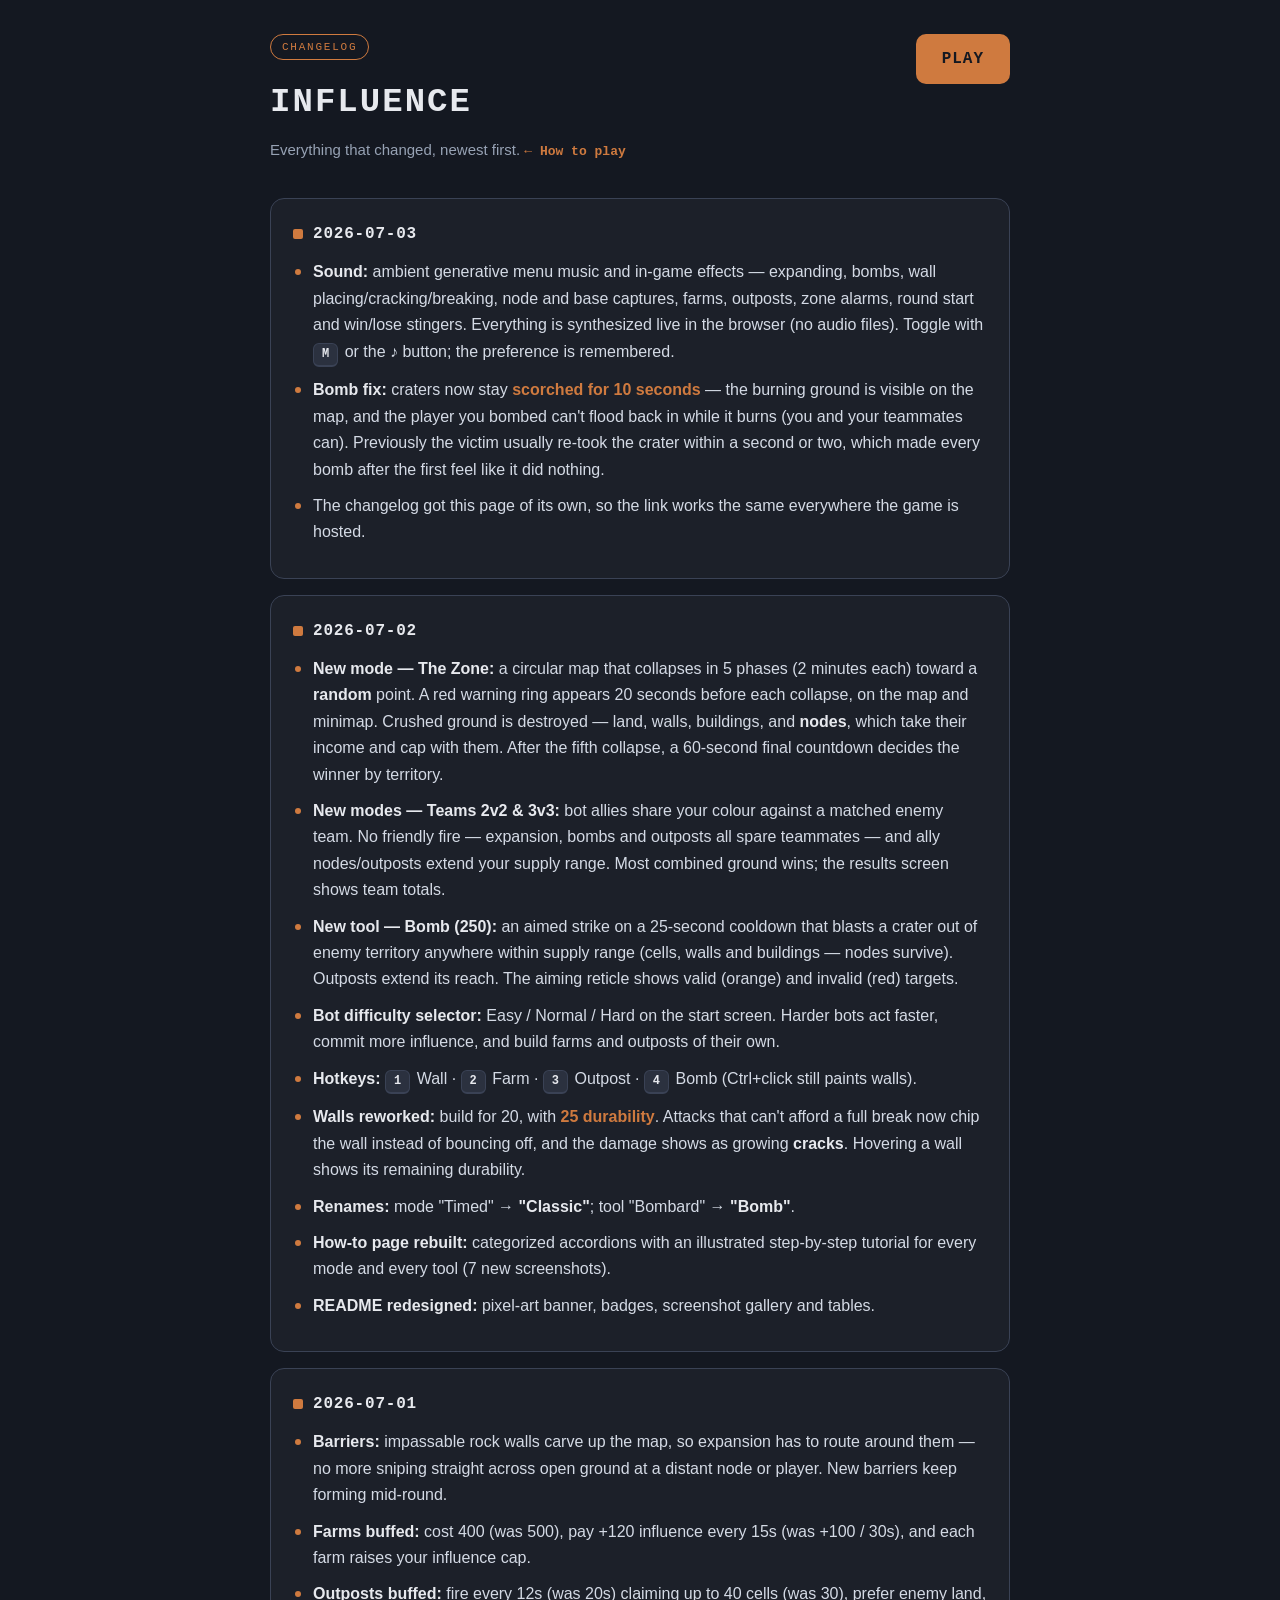
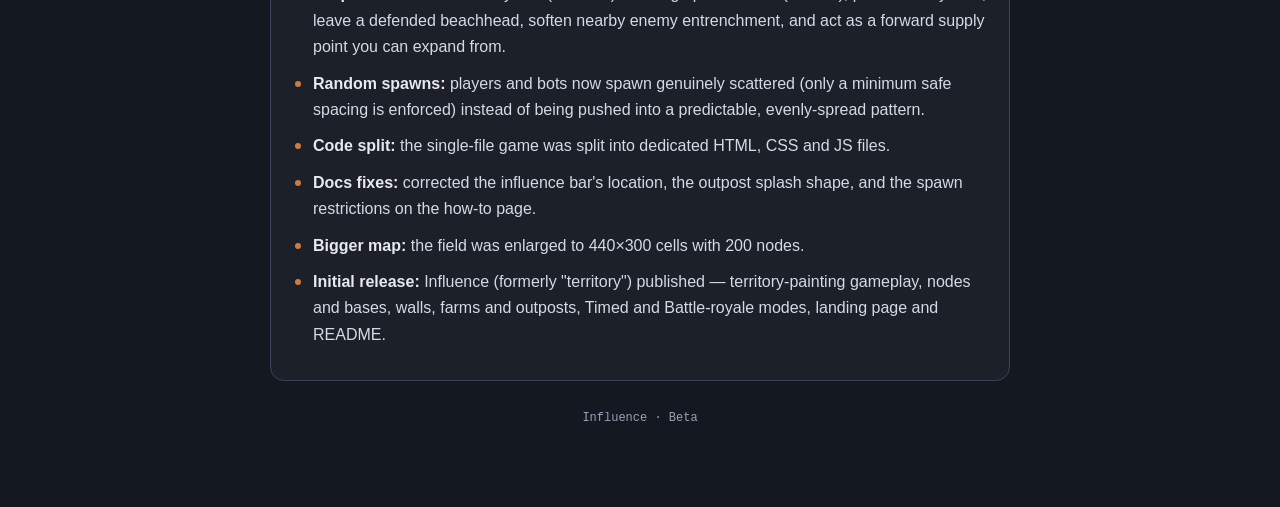
==== changelog.html @ bad9ed54 "Add procedural sound: menu music and in-game effects New sound.js synthesizes everything with the We" ====
<!DOCTYPE html>
<html lang="en">
<head>
<meta charset="UTF-8">
<meta name="viewport" content="width=device-width, initial-scale=1.0">
<link rel="icon" type="image/svg+xml" href="favicon.svg">
<title>Influence — Changelog</title>
<style>
  :root{
    --bg:#141821;--card:#1c2029;--panel:#2b313f;--line:#3a4255;
    --ink:#e7e9ee;--muted:#97a2b4;--accent:#cf7a3f;
    --mono:ui-monospace,"SF Mono","Cascadia Mono",Menlo,Consolas,monospace;
    --sans:-apple-system,BlinkMacSystemFont,"Segoe UI",Roboto,Helvetica,Arial,sans-serif;
  }
  *{box-sizing:border-box;margin:0;padding:0}
  body{background:var(--bg);color:var(--ink);font-family:var(--sans);line-height:1.65;
    -webkit-font-smoothing:antialiased;padding:32px 18px 80px}
  .wrap{max-width:740px;margin:0 auto}
  header{margin-bottom:26px;display:flex;align-items:flex-start;justify-content:space-between;gap:16px;flex-wrap:wrap}
  .badge{display:inline-block;font-family:var(--mono);font-size:11px;letter-spacing:.16em;text-transform:uppercase;
    color:var(--accent);border:1px solid var(--accent);border-radius:20px;padding:3px 11px;margin-bottom:14px}
  h1{font-family:var(--mono);font-size:34px;font-weight:800;letter-spacing:.06em;text-transform:uppercase}
  .tag{color:var(--muted);font-size:15px;margin-top:8px}
  a.play{display:inline-block;font-family:var(--mono);font-weight:700;letter-spacing:.06em;text-transform:uppercase;
    text-decoration:none;color:#141821;background:var(--accent);border-radius:10px;padding:12px 26px;margin-top:2px}
  a.play:hover{filter:brightness(1.08)}
  section{background:var(--card);border:1px solid var(--line);border-radius:14px;padding:22px 22px;margin-bottom:16px}
  h2{font-family:var(--mono);font-size:16px;letter-spacing:.05em;text-transform:uppercase;margin-bottom:12px;
    display:flex;align-items:center;gap:10px}
  h2::before{content:"";width:10px;height:10px;border-radius:2px;background:var(--accent);flex:none}
  p{color:#d4dae5;margin:9px 0}
  b{color:var(--ink);font-weight:600}
  .accent{color:var(--accent);font-weight:600}
  ul{list-style:none;margin:8px 0}
  li{position:relative;padding-left:20px;margin:10px 0;color:#d4dae5}
  li::before{content:"";position:absolute;left:2px;top:10px;width:6px;height:6px;border-radius:50%;background:var(--accent)}
  .kbd{display:inline-block;font-family:var(--mono);font-size:12px;font-weight:700;color:var(--ink);
    background:var(--panel);border:1px solid var(--line);border-bottom-width:2px;border-radius:6px;
    padding:1px 8px;margin-right:2px;vertical-align:baseline}
  a.back{color:var(--accent);font-family:var(--mono);font-size:13px;font-weight:700;text-decoration:none}
  a.back:hover{text-decoration:underline}
  footer{color:var(--muted);font-size:12px;text-align:center;margin-top:28px;font-family:var(--mono)}
</style>
</head>
<body>
<div class="wrap">
  <header>
    <div>
      <div class="badge">Changelog</div>
      <h1>Influence</h1>
      <p class="tag">Everything that changed, newest first. <a class="back" href="index.html">← How to play</a></p>
    </div>
    <a class="play" href="influence.html">Play</a>
  </header>

  <section>
    <h2>2026-07-03</h2>
    <ul>
      <li><b>Sound:</b> ambient generative menu music and in-game effects — expanding, bombs, wall placing/cracking/breaking, node and base captures, farms, outposts, zone alarms, round start and win/lose stingers. Everything is synthesized live in the browser (no audio files). Toggle with <span class="kbd">M</span> or the ♪ button; the preference is remembered.</li>
      <li><b>Bomb fix:</b> craters now stay <span class="accent">scorched for 10 seconds</span> — the burning ground is visible on the map, and the player you bombed can't flood back in while it burns (you and your teammates can). Previously the victim usually re-took the crater within a second or two, which made every bomb after the first feel like it did nothing.</li>
      <li>The changelog got this page of its own, so the link works the same everywhere the game is hosted.</li>
    </ul>
  </section>

  <section>
    <h2>2026-07-02</h2>
    <ul>
      <li><b>New mode — The Zone:</b> a circular map that collapses in 5 phases (2 minutes each) toward a <b>random</b> point. A red warning ring appears 20 seconds before each collapse, on the map and minimap. Crushed ground is destroyed — land, walls, buildings, and <b>nodes</b>, which take their income and cap with them. After the fifth collapse, a 60-second final countdown decides the winner by territory.</li>
      <li><b>New modes — Teams 2v2 &amp; 3v3:</b> bot allies share your colour against a matched enemy team. No friendly fire — expansion, bombs and outposts all spare teammates — and ally nodes/outposts extend your supply range. Most combined ground wins; the results screen shows team totals.</li>
      <li><b>New tool — Bomb (250):</b> an aimed strike on a 25-second cooldown that blasts a crater out of enemy territory anywhere within supply range (cells, walls and buildings — nodes survive). Outposts extend its reach. The aiming reticle shows valid (orange) and invalid (red) targets.</li>
      <li><b>Bot difficulty selector:</b> Easy / Normal / Hard on the start screen. Harder bots act faster, commit more influence, and build farms and outposts of their own.</li>
      <li><b>Hotkeys:</b> <span class="kbd">1</span> Wall · <span class="kbd">2</span> Farm · <span class="kbd">3</span> Outpost · <span class="kbd">4</span> Bomb (Ctrl+click still paints walls).</li>
      <li><b>Walls reworked:</b> build for 20, with <span class="accent">25 durability</span>. Attacks that can't afford a full break now chip the wall instead of bouncing off, and the damage shows as growing <b>cracks</b>. Hovering a wall shows its remaining durability.</li>
      <li><b>Renames:</b> mode "Timed" → <b>"Classic"</b>; tool "Bombard" → <b>"Bomb"</b>.</li>
      <li><b>How-to page rebuilt:</b> categorized accordions with an illustrated step-by-step tutorial for every mode and every tool (7 new screenshots).</li>
      <li><b>README redesigned:</b> pixel-art banner, badges, screenshot gallery and tables.</li>
    </ul>
  </section>

  <section>
    <h2>2026-07-01</h2>
    <ul>
      <li><b>Barriers:</b> impassable rock walls carve up the map, so expansion has to route around them — no more sniping straight across open ground at a distant node or player. New barriers keep forming mid-round.</li>
      <li><b>Farms buffed:</b> cost 400 (was 500), pay +120 influence every 15s (was +100 / 30s), and each farm raises your influence cap.</li>
      <li><b>Outposts buffed:</b> fire every 12s (was 20s) claiming up to 40 cells (was 30), prefer enemy land, leave a defended beachhead, soften nearby enemy entrenchment, and act as a forward supply point you can expand from.</li>
      <li><b>Random spawns:</b> players and bots now spawn genuinely scattered (only a minimum safe spacing is enforced) instead of being pushed into a predictable, evenly-spread pattern.</li>
      <li><b>Code split:</b> the single-file game was split into dedicated HTML, CSS and JS files.</li>
      <li><b>Docs fixes:</b> corrected the influence bar's location, the outpost splash shape, and the spawn restrictions on the how-to page.</li>
      <li><b>Bigger map:</b> the field was enlarged to 440×300 cells with 200 nodes.</li>
      <li><b>Initial release:</b> Influence (formerly "territory") published — territory-painting gameplay, nodes and bases, walls, farms and outposts, Timed and Battle-royale modes, landing page and README.</li>
    </ul>
  </section>

  <footer>Influence · Beta</footer>
</div>
</body>
</html>
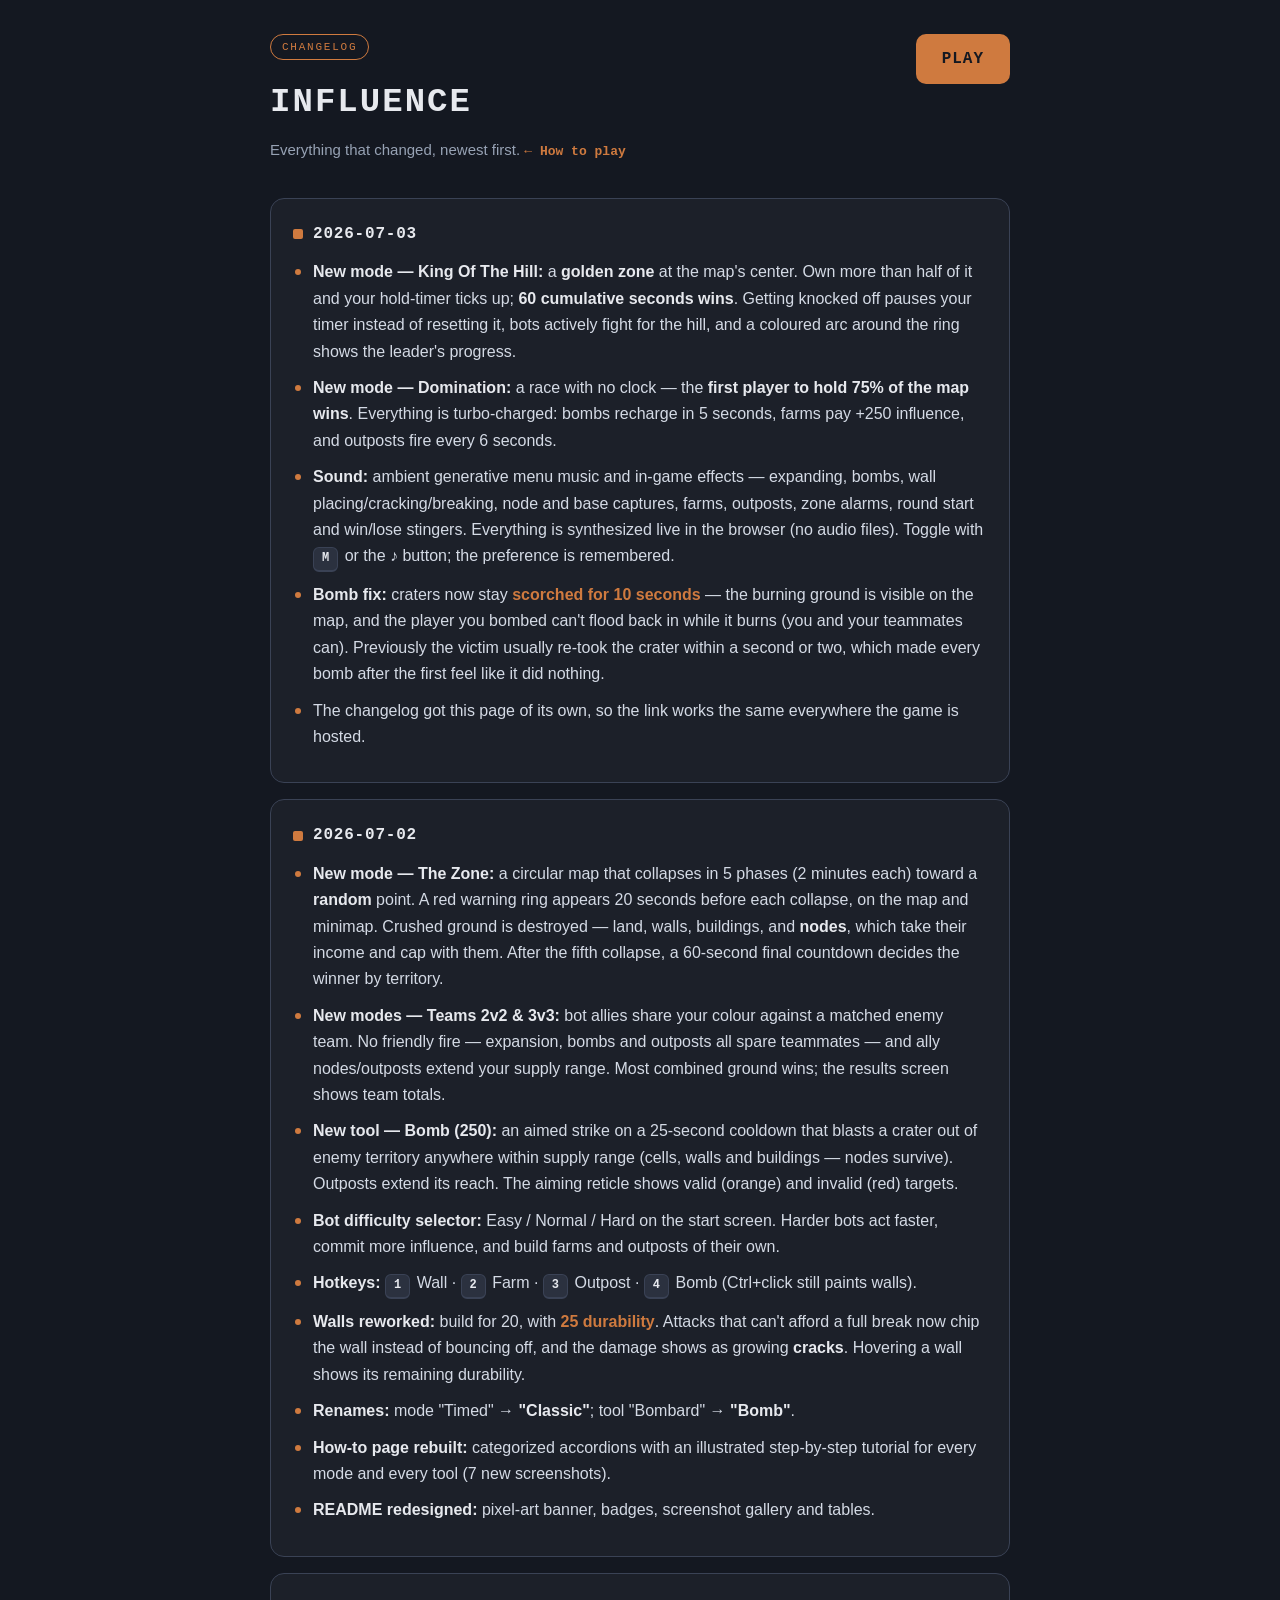
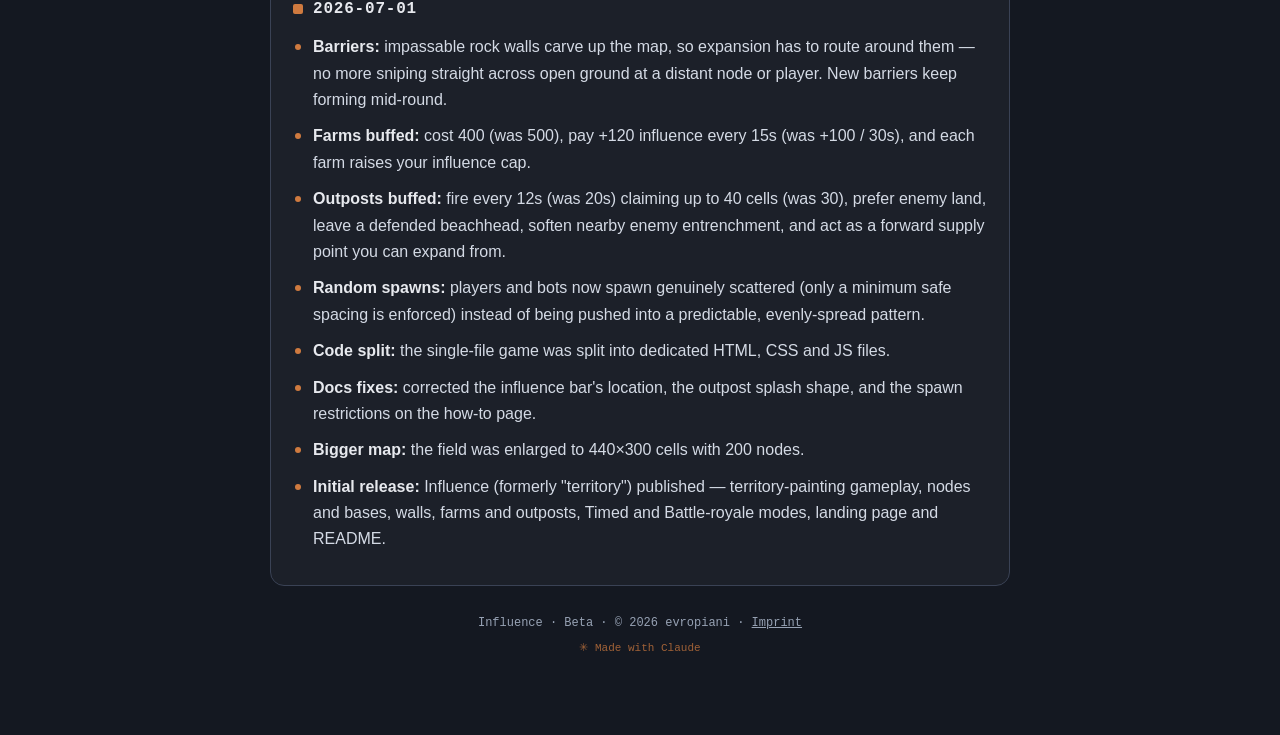
==== commit 008c8cef: "Add King Of The Hill and Domination modes, imprint page, and site credits King Of The Hill: a golden" ====
--- a/changelog.html
+++ b/changelog.html
@@ -40,6 +40,8 @@
   a.back{color:var(--accent);font-family:var(--mono);font-size:13px;font-weight:700;text-decoration:none}
   a.back:hover{text-decoration:underline}
   footer{color:var(--muted);font-size:12px;text-align:center;margin-top:28px;font-family:var(--mono)}
+  footer a{color:var(--muted)} footer a:hover{color:var(--ink)}
+  .mwc{color:var(--accent);opacity:.75;font-size:11px;margin-top:5px}
 </style>
 </head>
 <body>
@@ -56,6 +58,8 @@
   <section>
     <h2>2026-07-03</h2>
     <ul>
+      <li><b>New mode — King Of The Hill:</b> a <b>golden zone</b> at the map's center. Own more than half of it and your hold-timer ticks up; <b>60 cumulative seconds wins</b>. Getting knocked off pauses your timer instead of resetting it, bots actively fight for the hill, and a coloured arc around the ring shows the leader's progress.</li>
+      <li><b>New mode — Domination:</b> a race with no clock — the <b>first player to hold 75% of the map wins</b>. Everything is turbo-charged: bombs recharge in 5 seconds, farms pay +250 influence, and outposts fire every 6 seconds.</li>
       <li><b>Sound:</b> ambient generative menu music and in-game effects — expanding, bombs, wall placing/cracking/breaking, node and base captures, farms, outposts, zone alarms, round start and win/lose stingers. Everything is synthesized live in the browser (no audio files). Toggle with <span class="kbd">M</span> or the ♪ button; the preference is remembered.</li>
       <li><b>Bomb fix:</b> craters now stay <span class="accent">scorched for 10 seconds</span> — the burning ground is visible on the map, and the player you bombed can't flood back in while it burns (you and your teammates can). Previously the victim usually re-took the crater within a second or two, which made every bomb after the first feel like it did nothing.</li>
       <li>The changelog got this page of its own, so the link works the same everywhere the game is hosted.</li>
@@ -91,7 +95,9 @@
     </ul>
   </section>
 
-  <footer>Influence · Beta</footer>
+  <footer>Influence · Beta · © 2026 evropiani · <a href="imprint.html">Imprint</a>
+    <div class="mwc">✳ Made with Claude</div>
+  </footer>
 </div>
 </body>
 </html>
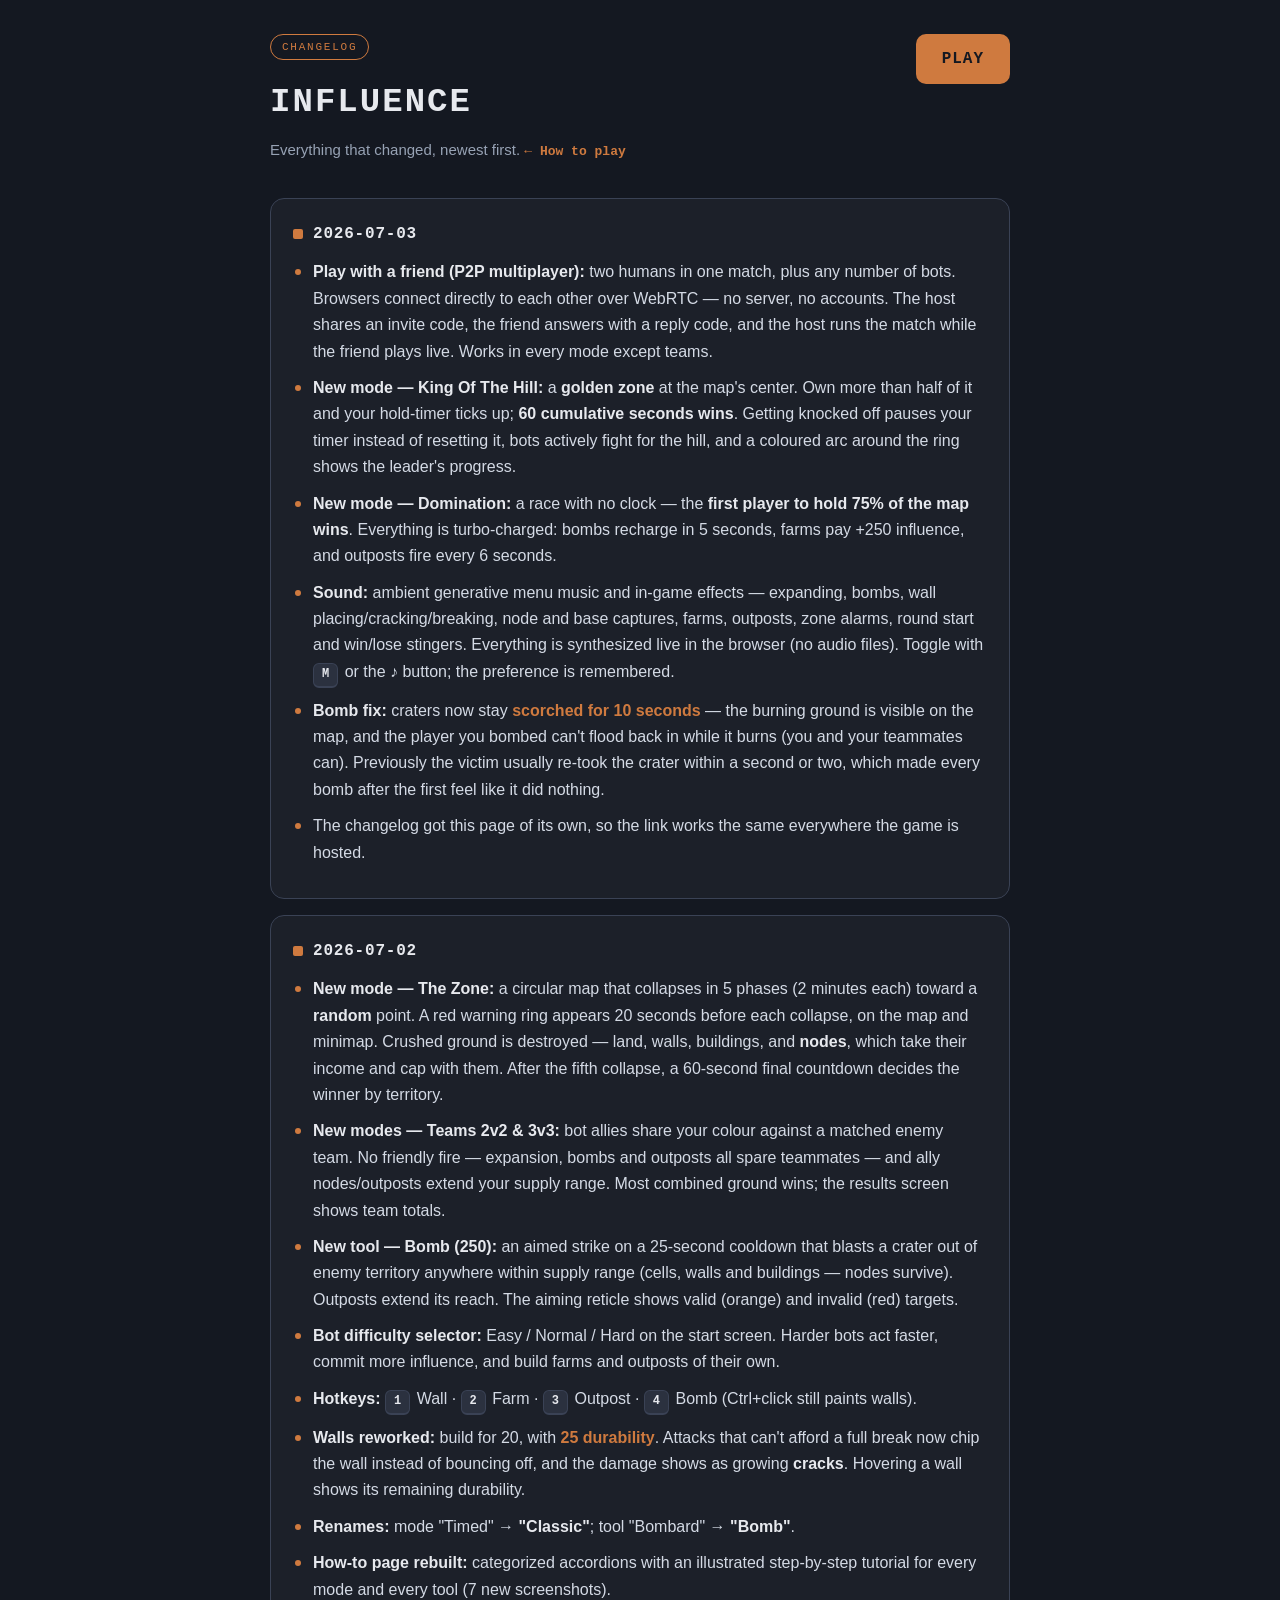
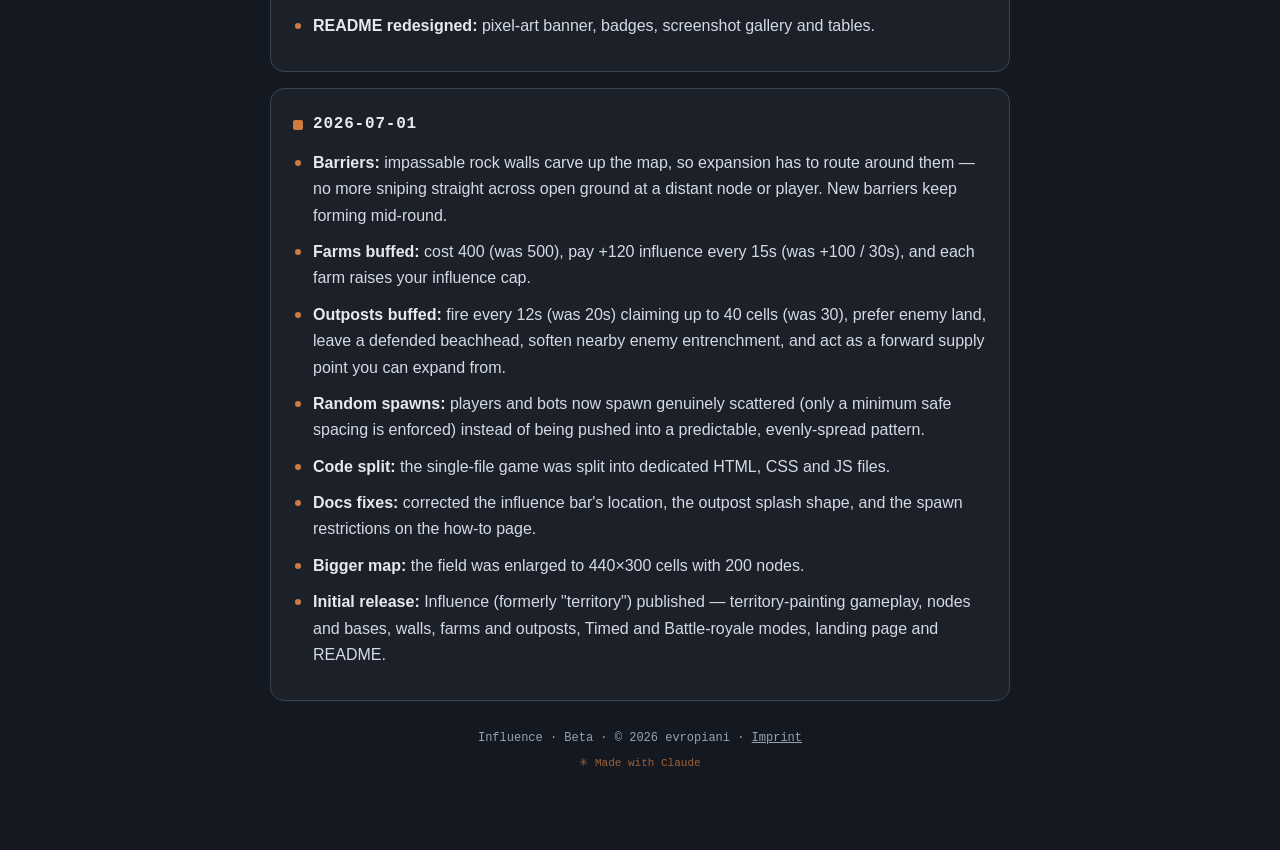
==== commit 031a7deb: "Add peer-to-peer multiplayer for friend matches Two humans in one match, plus bots. Raw WebRTC DataC" ====
--- a/changelog.html
+++ b/changelog.html
@@ -58,6 +58,7 @@
   <section>
     <h2>2026-07-03</h2>
     <ul>
+      <li><b>Play with a friend (P2P multiplayer):</b> two humans in one match, plus any number of bots. Browsers connect directly to each other over WebRTC — no server, no accounts. The host shares an invite code, the friend answers with a reply code, and the host runs the match while the friend plays live. Works in every mode except teams.</li>
       <li><b>New mode — King Of The Hill:</b> a <b>golden zone</b> at the map's center. Own more than half of it and your hold-timer ticks up; <b>60 cumulative seconds wins</b>. Getting knocked off pauses your timer instead of resetting it, bots actively fight for the hill, and a coloured arc around the ring shows the leader's progress.</li>
       <li><b>New mode — Domination:</b> a race with no clock — the <b>first player to hold 75% of the map wins</b>. Everything is turbo-charged: bombs recharge in 5 seconds, farms pay +250 influence, and outposts fire every 6 seconds.</li>
       <li><b>Sound:</b> ambient generative menu music and in-game effects — expanding, bombs, wall placing/cracking/breaking, node and base captures, farms, outposts, zone alarms, round start and win/lose stingers. Everything is synthesized live in the browser (no audio files). Toggle with <span class="kbd">M</span> or the ♪ button; the preference is remembered.</li>
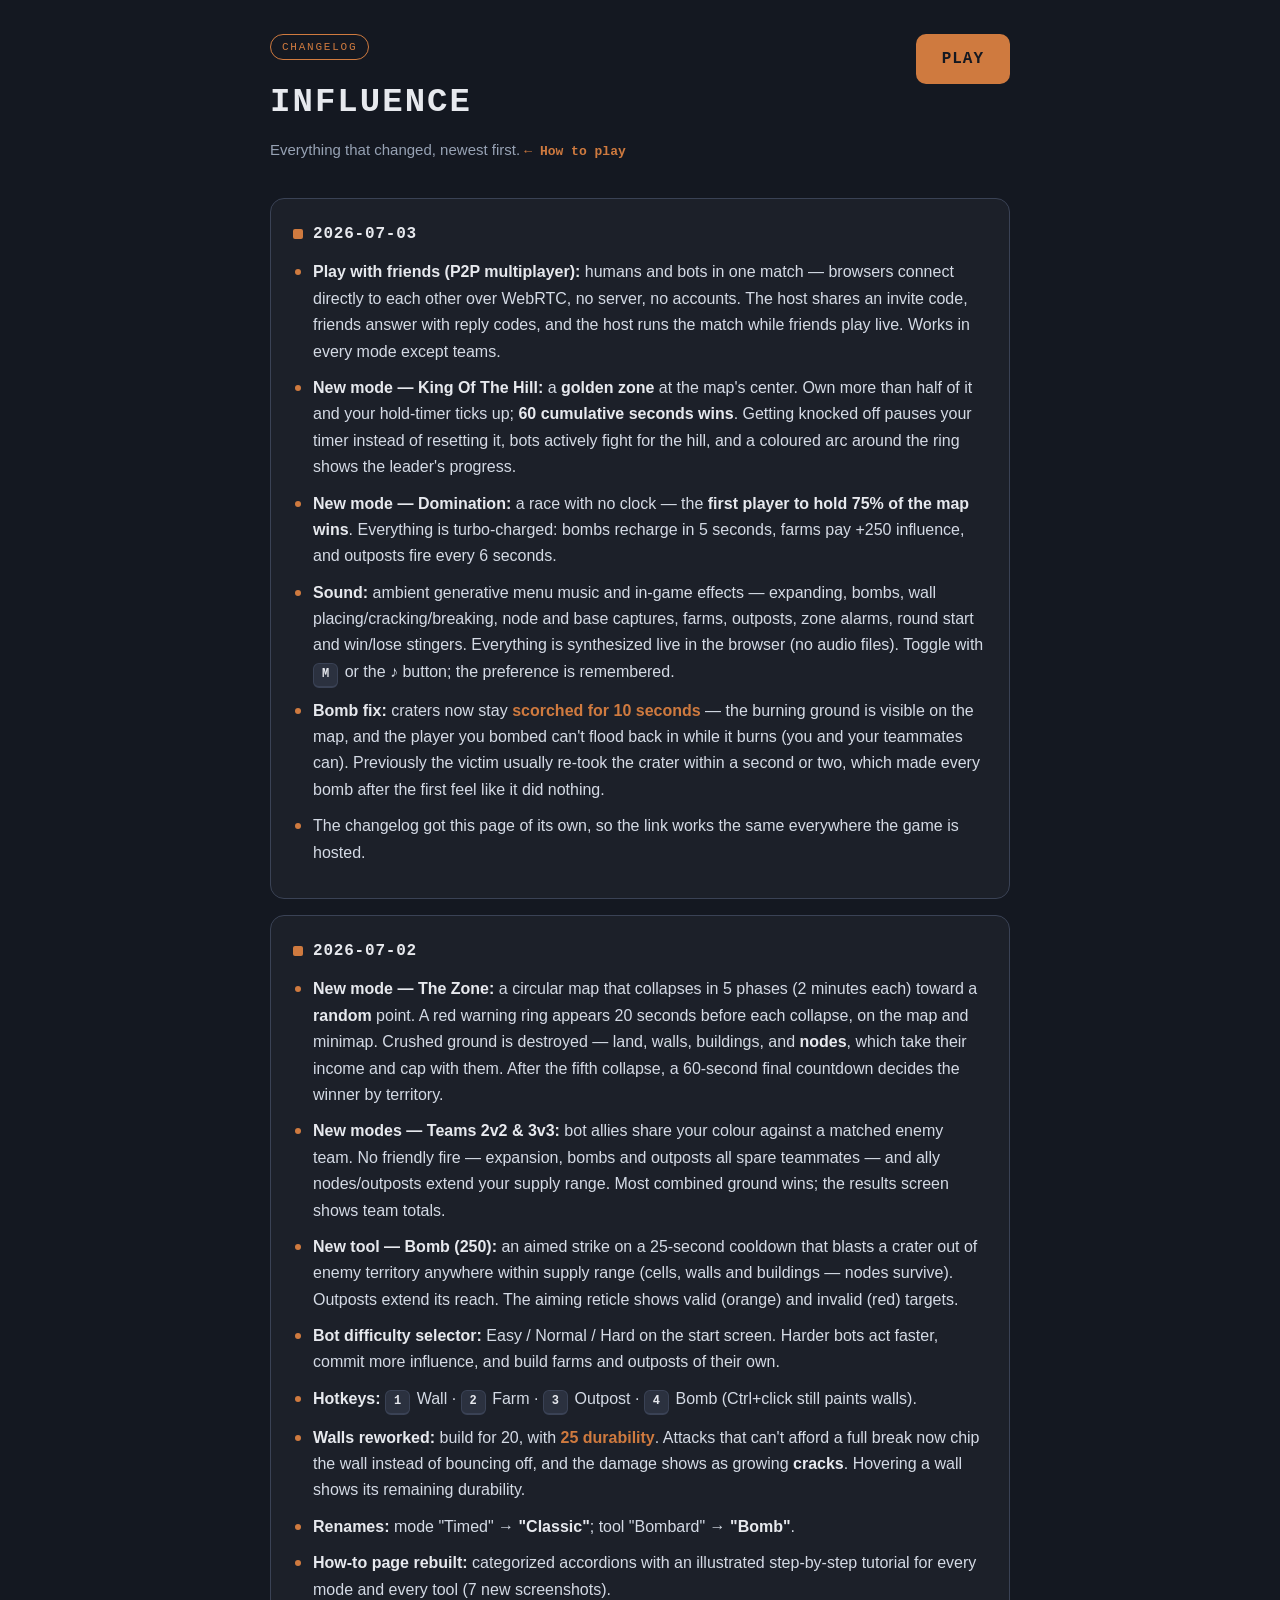
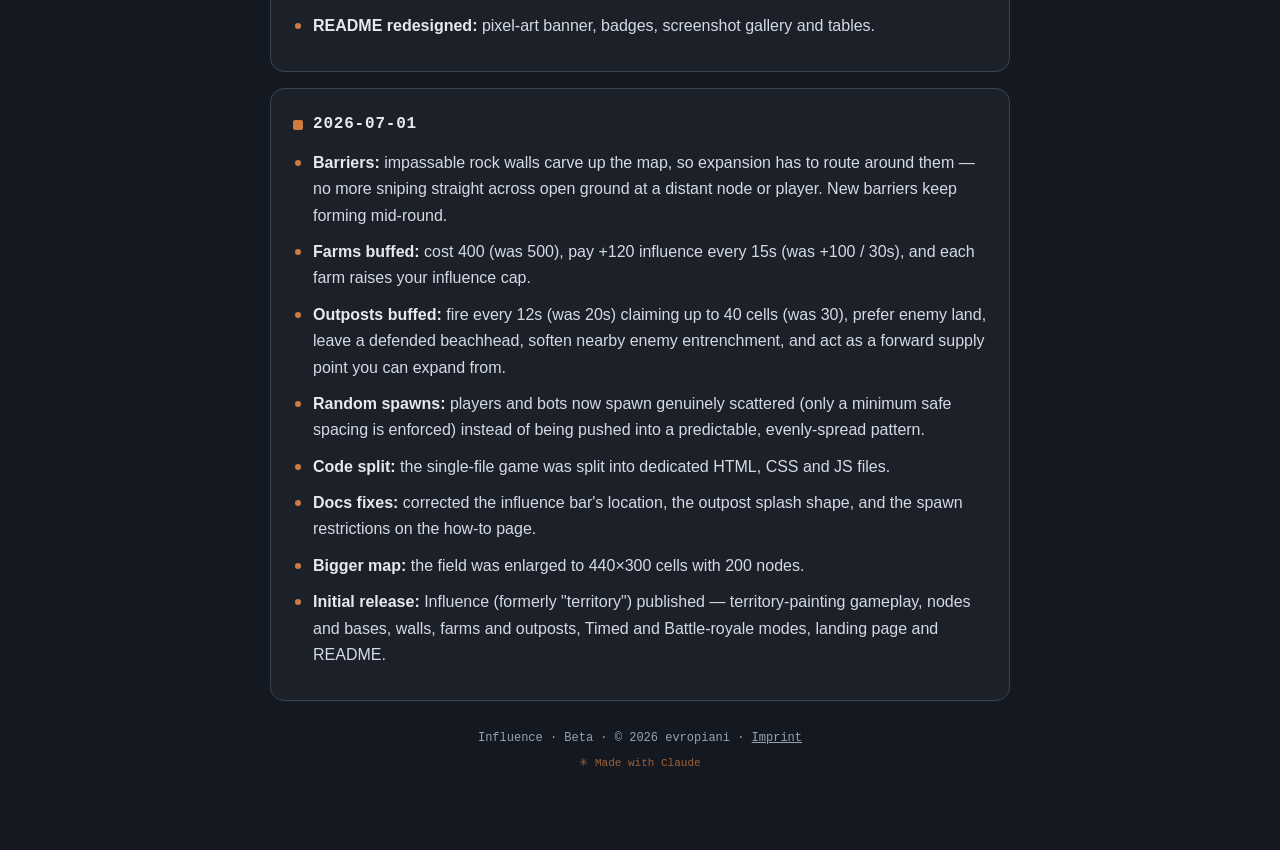
==== commit d70a58cc: "Multiplayer: 0 bots, forced colour separation, multiple friends, optional 6-char codes - Opponent co" ====
--- a/changelog.html
+++ b/changelog.html
@@ -58,7 +58,7 @@
   <section>
     <h2>2026-07-03</h2>
     <ul>
-      <li><b>Play with a friend (P2P multiplayer):</b> two humans in one match, plus any number of bots. Browsers connect directly to each other over WebRTC — no server, no accounts. The host shares an invite code, the friend answers with a reply code, and the host runs the match while the friend plays live. Works in every mode except teams.</li>
+      <li><b>Play with friends (P2P multiplayer):</b> humans and bots in one match — browsers connect directly to each other over WebRTC, no server, no accounts. The host shares an invite code, friends answer with reply codes, and the host runs the match while friends play live. Works in every mode except teams.</li>
       <li><b>New mode — King Of The Hill:</b> a <b>golden zone</b> at the map's center. Own more than half of it and your hold-timer ticks up; <b>60 cumulative seconds wins</b>. Getting knocked off pauses your timer instead of resetting it, bots actively fight for the hill, and a coloured arc around the ring shows the leader's progress.</li>
       <li><b>New mode — Domination:</b> a race with no clock — the <b>first player to hold 75% of the map wins</b>. Everything is turbo-charged: bombs recharge in 5 seconds, farms pay +250 influence, and outposts fire every 6 seconds.</li>
       <li><b>Sound:</b> ambient generative menu music and in-game effects — expanding, bombs, wall placing/cracking/breaking, node and base captures, farms, outposts, zone alarms, round start and win/lose stingers. Everything is synthesized live in the browser (no audio files). Toggle with <span class="kbd">M</span> or the ♪ button; the preference is remembered.</li>
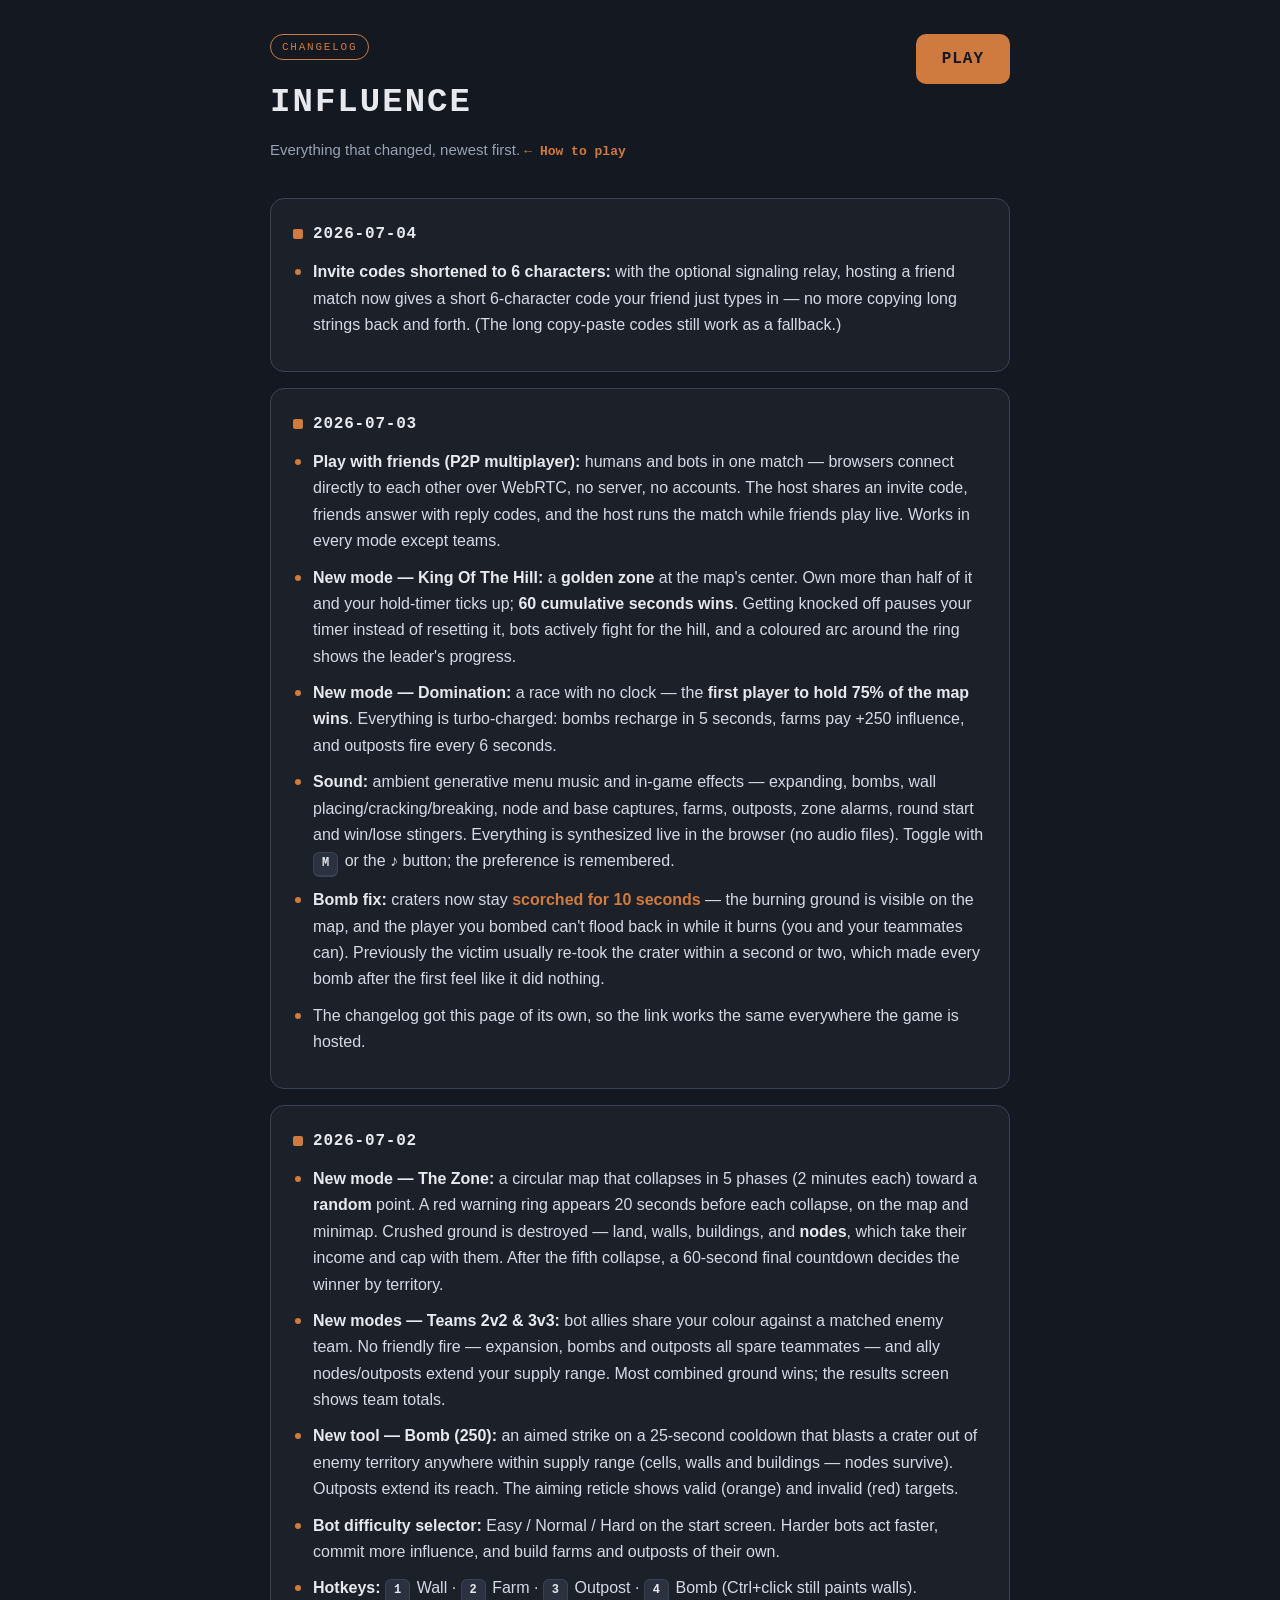
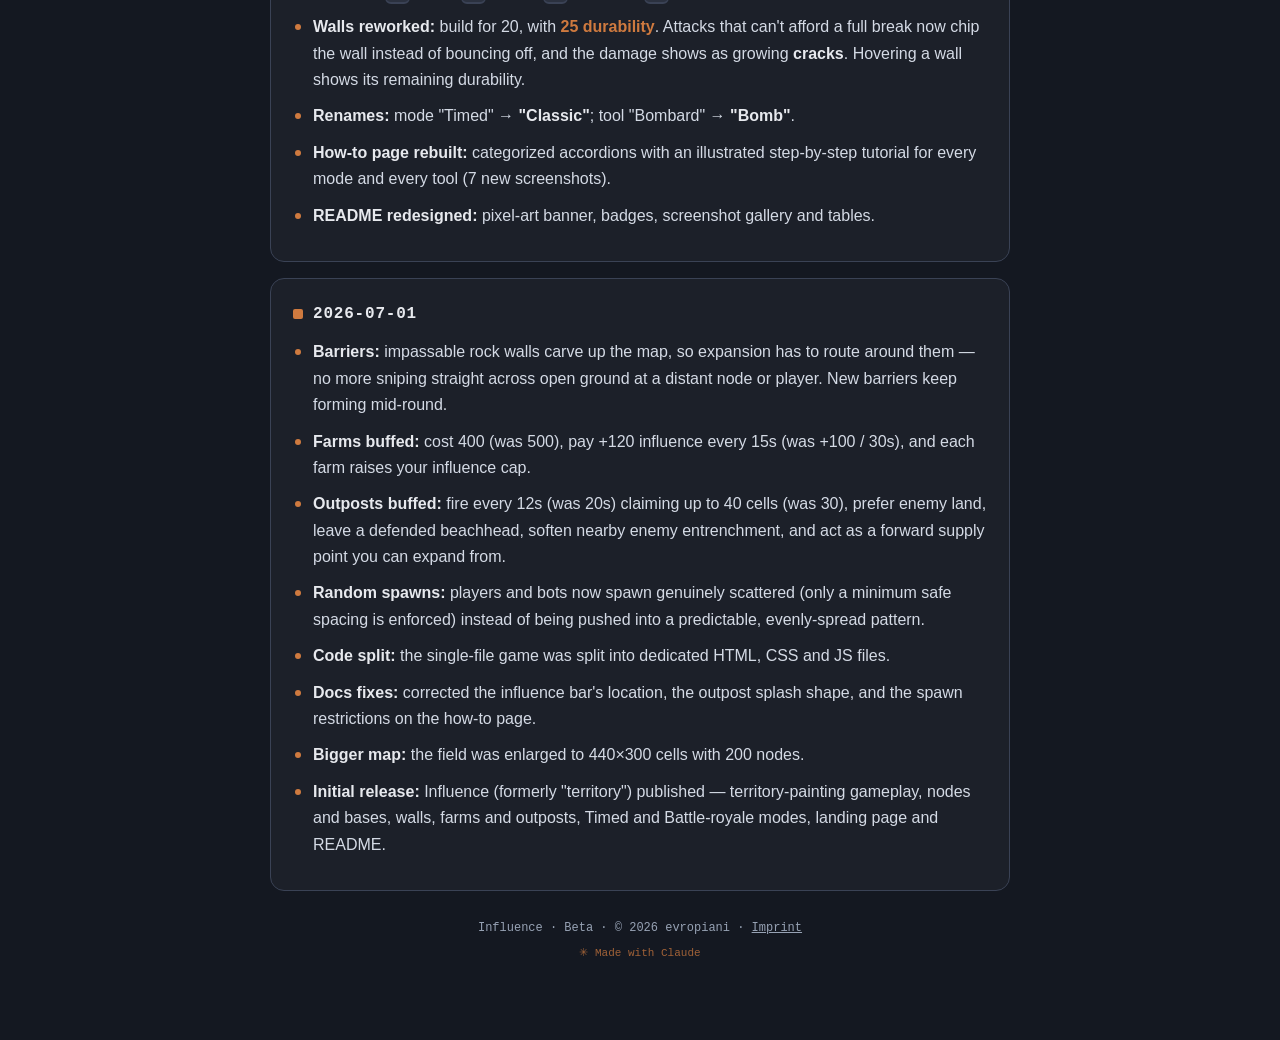
==== commit 3afffd14: "Obfuscate signaling endpoint; shorten invite codes changelog The signaling relay URL is base64-obfus" ====
--- a/changelog.html
+++ b/changelog.html
@@ -56,6 +56,13 @@
   </header>
 
   <section>
+    <h2>2026-07-04</h2>
+    <ul>
+      <li><b>Invite codes shortened to 6 characters:</b> with the optional signaling relay, hosting a friend match now gives a short 6-character code your friend just types in — no more copying long strings back and forth. (The long copy-paste codes still work as a fallback.)</li>
+    </ul>
+  </section>
+
+  <section>
     <h2>2026-07-03</h2>
     <ul>
       <li><b>Play with friends (P2P multiplayer):</b> humans and bots in one match — browsers connect directly to each other over WebRTC, no server, no accounts. The host shares an invite code, friends answer with reply codes, and the host runs the match while friends play live. Works in every mode except teams.</li>
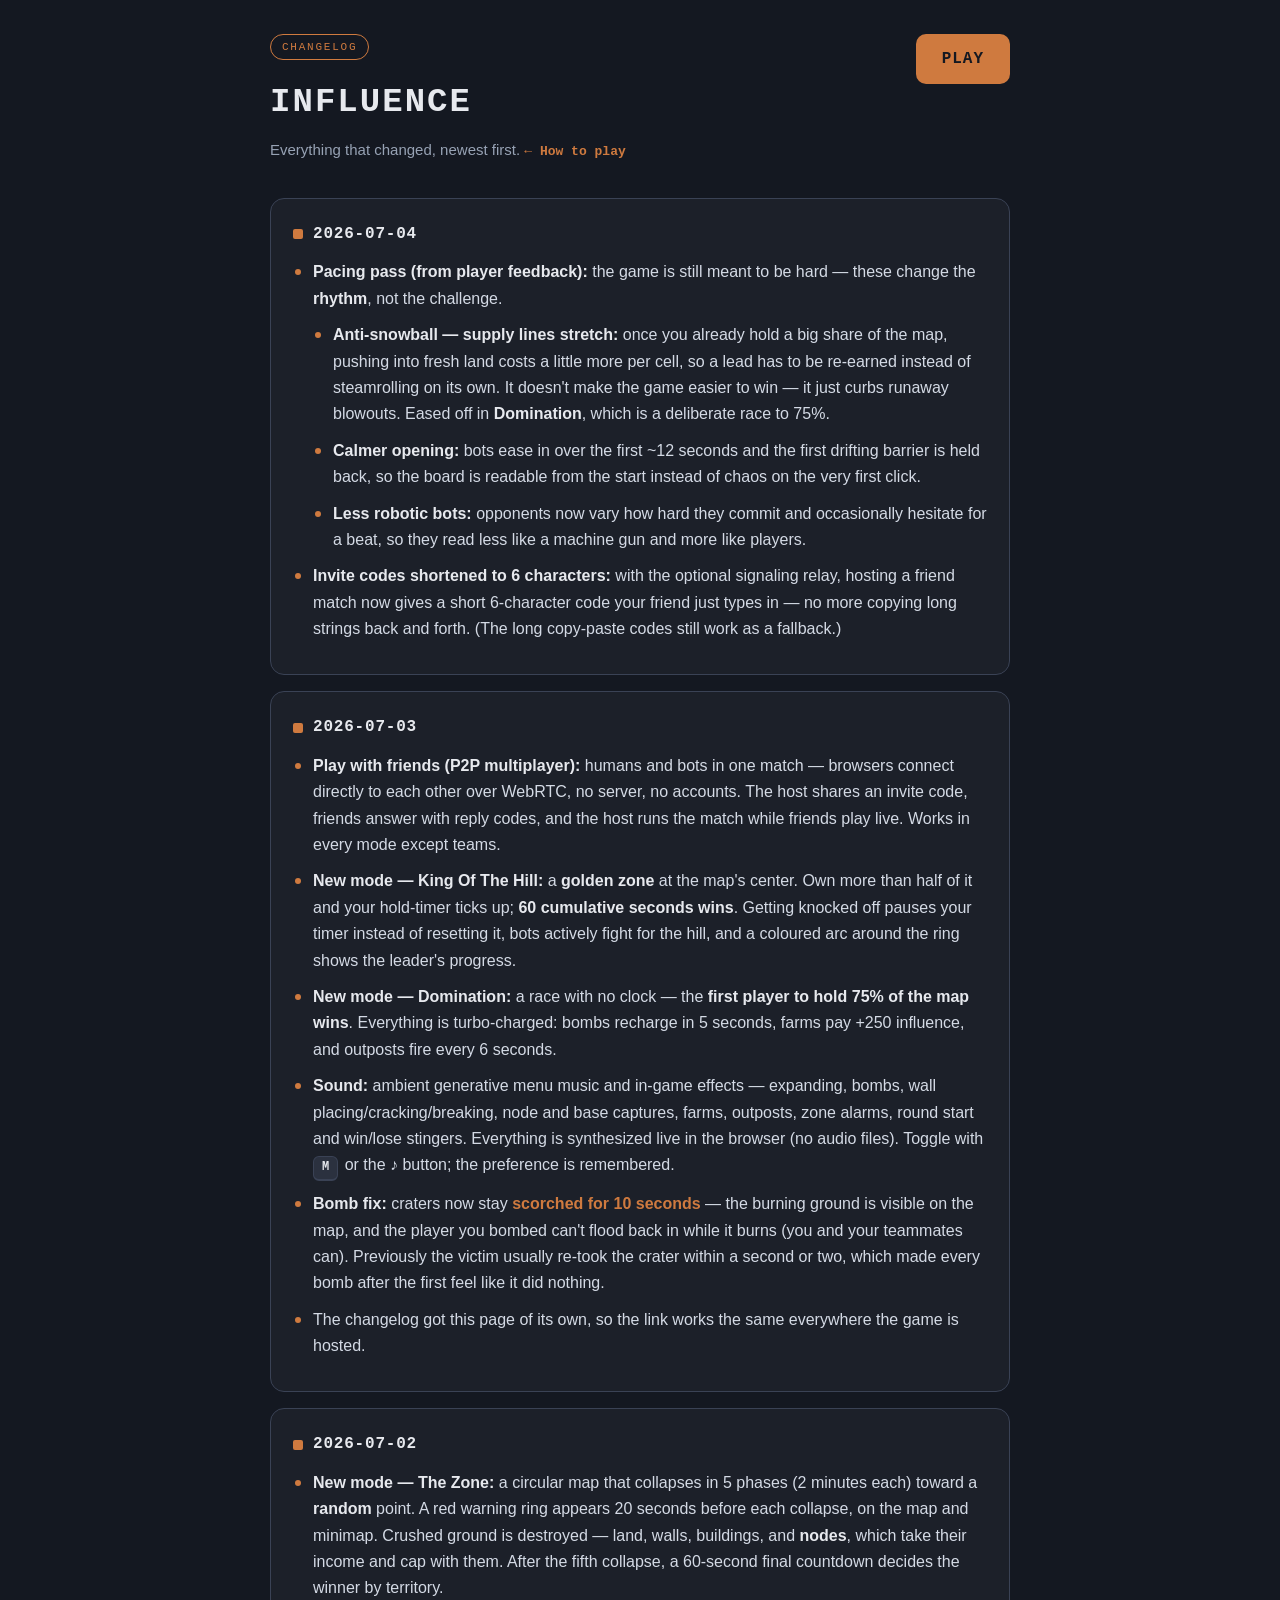
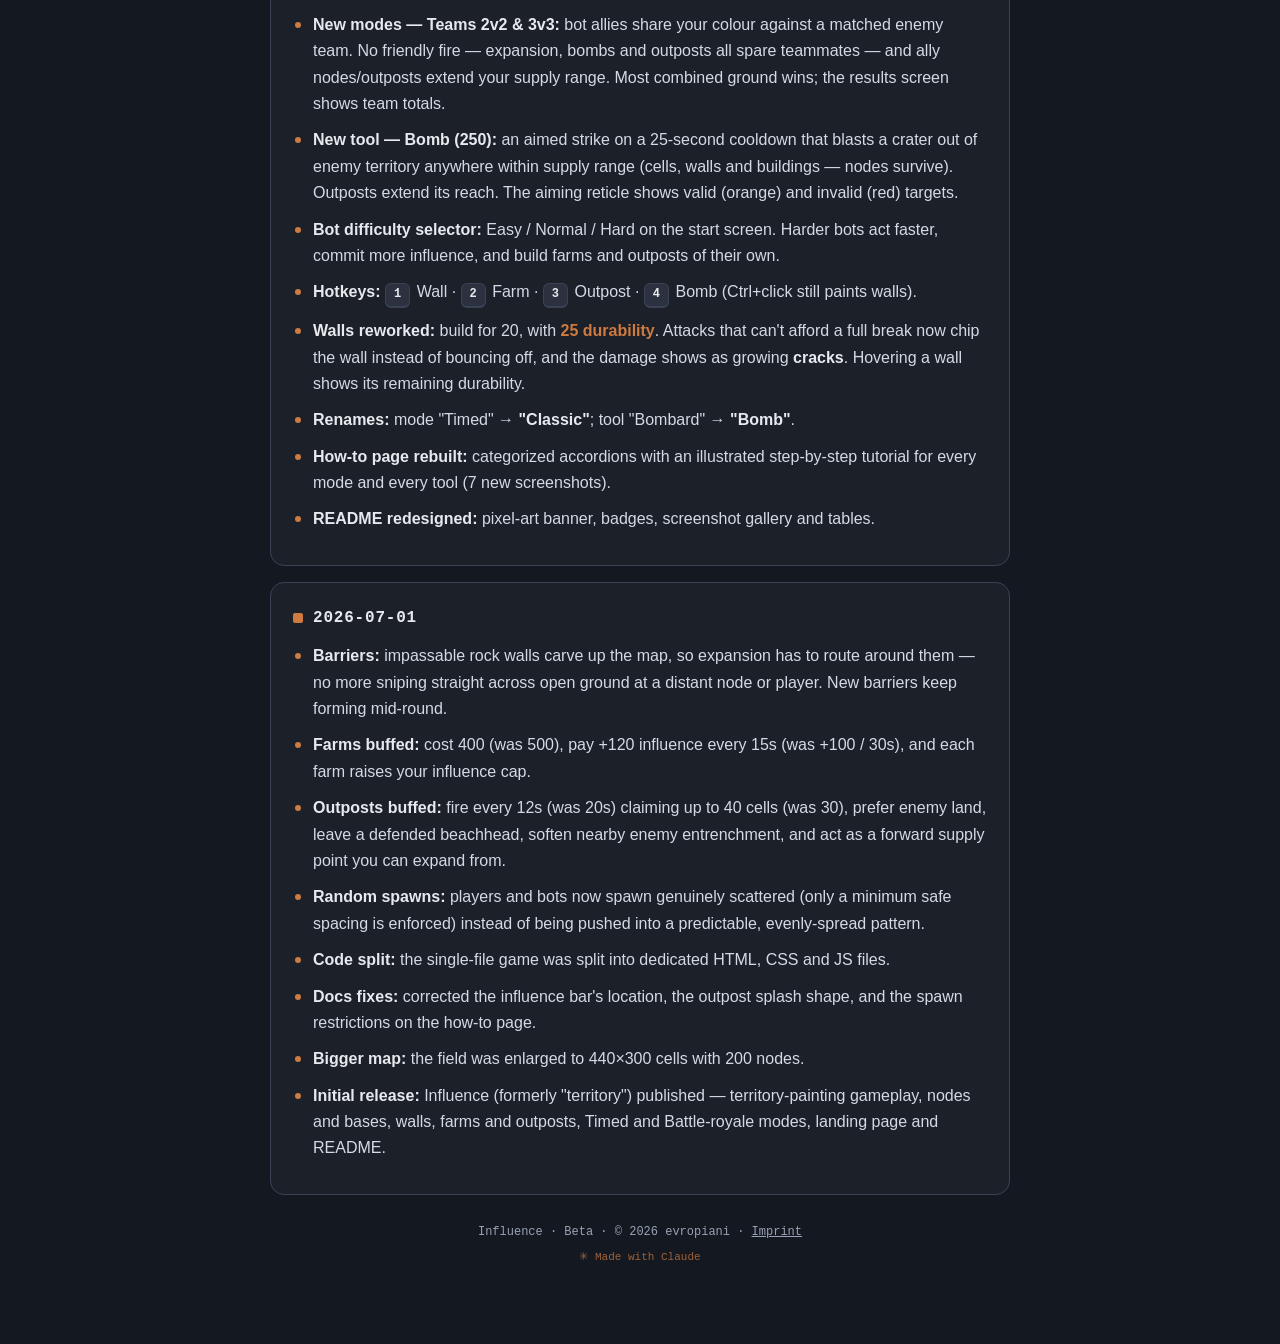
==== commit 36820007: "Pacing pass from player feedback: anti-snowball, calmer opening, less robotic bots Addresses the r/C" ====
--- a/changelog.html
+++ b/changelog.html
@@ -58,6 +58,13 @@
   <section>
     <h2>2026-07-04</h2>
     <ul>
+      <li><b>Pacing pass (from player feedback):</b> the game is still meant to be hard — these change the <b>rhythm</b>, not the challenge.
+        <ul style="margin-top:8px">
+          <li><b>Anti-snowball — supply lines stretch:</b> once you already hold a big share of the map, pushing into fresh land costs a little more per cell, so a lead has to be re-earned instead of steamrolling on its own. It doesn't make the game easier to win — it just curbs runaway blowouts. Eased off in <b>Domination</b>, which is a deliberate race to 75%.</li>
+          <li><b>Calmer opening:</b> bots ease in over the first ~12 seconds and the first drifting barrier is held back, so the board is readable from the start instead of chaos on the very first click.</li>
+          <li><b>Less robotic bots:</b> opponents now vary how hard they commit and occasionally hesitate for a beat, so they read less like a machine gun and more like players.</li>
+        </ul>
+      </li>
       <li><b>Invite codes shortened to 6 characters:</b> with the optional signaling relay, hosting a friend match now gives a short 6-character code your friend just types in — no more copying long strings back and forth. (The long copy-paste codes still work as a fallback.)</li>
     </ul>
   </section>
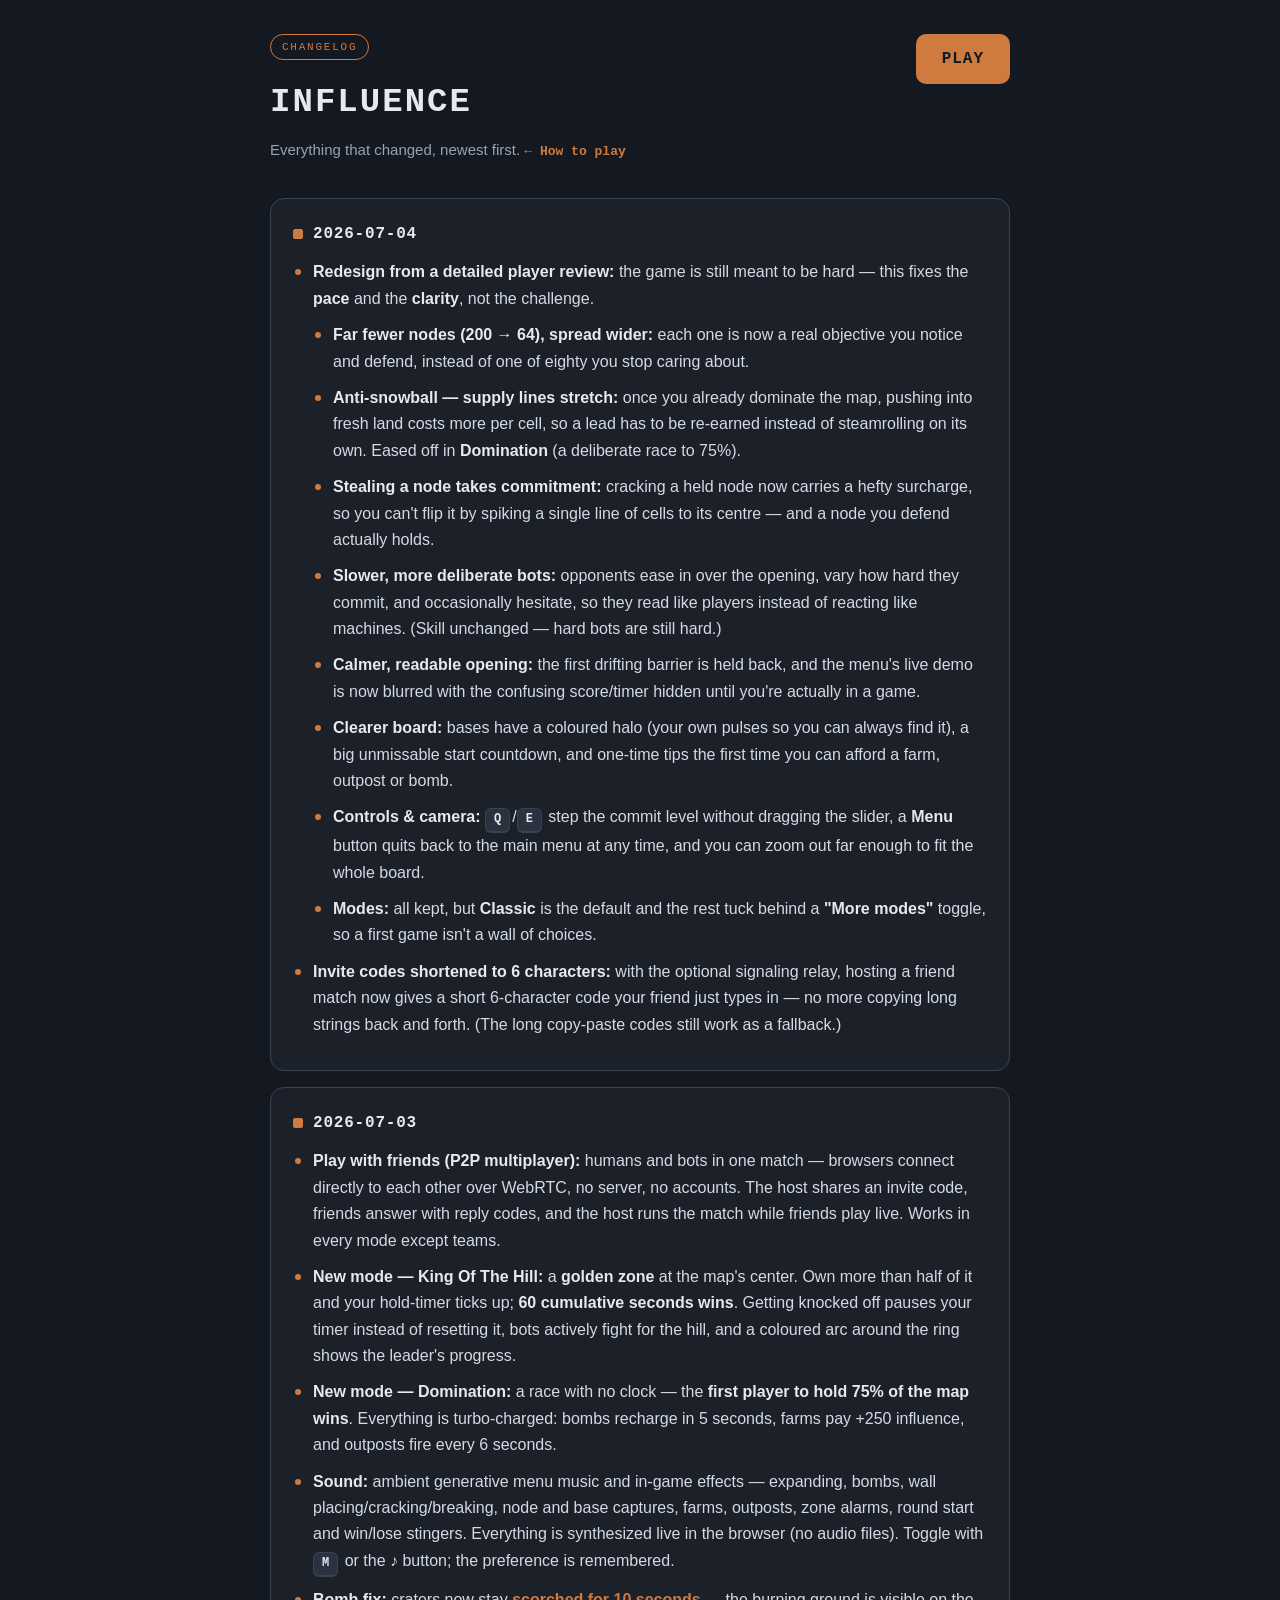
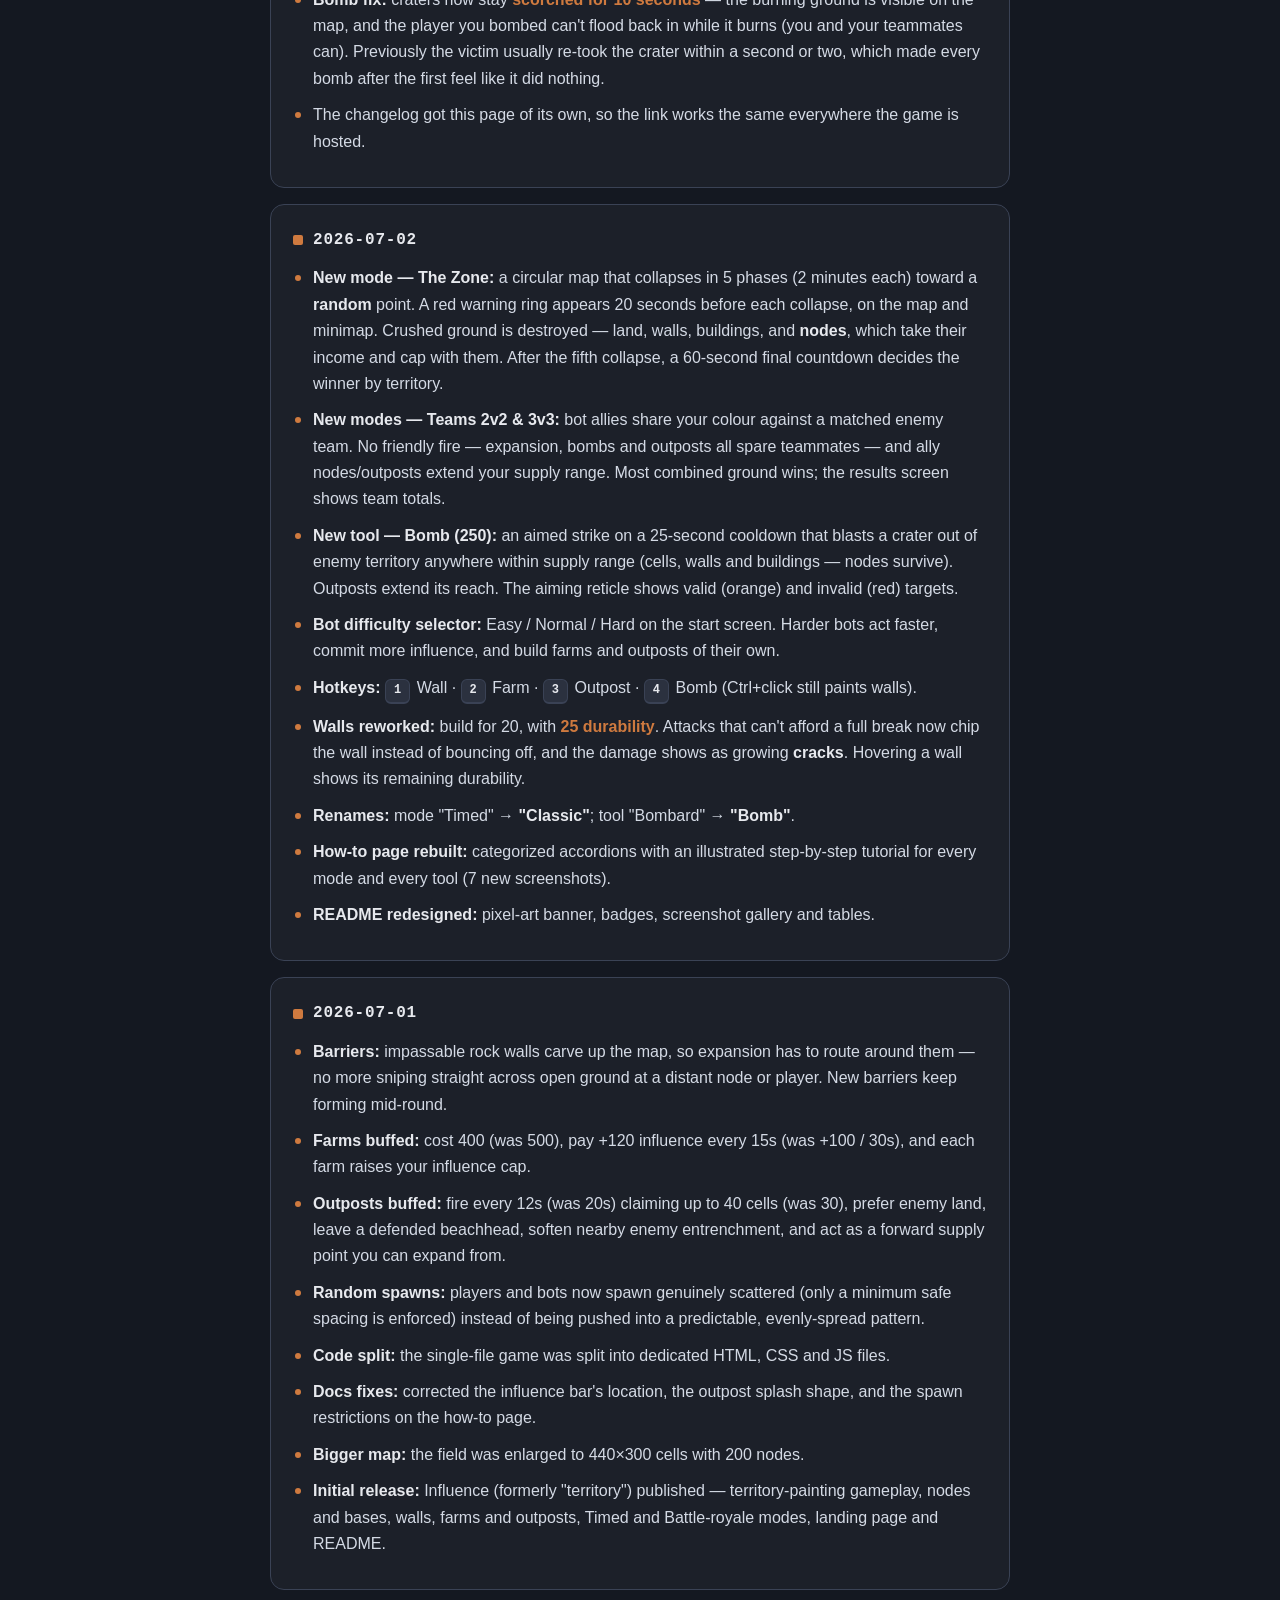
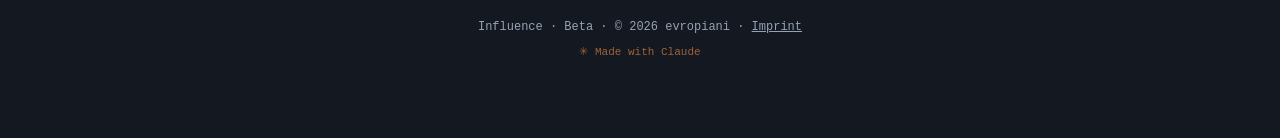
==== commit b1cbf423: "Redesign from the full r/ClaudeAI review: pace, clarity, node economy Works through the whole review" ====
--- a/changelog.html
+++ b/changelog.html
@@ -58,11 +58,16 @@
   <section>
     <h2>2026-07-04</h2>
     <ul>
-      <li><b>Pacing pass (from player feedback):</b> the game is still meant to be hard — these change the <b>rhythm</b>, not the challenge.
+      <li><b>Redesign from a detailed player review:</b> the game is still meant to be hard — this fixes the <b>pace</b> and the <b>clarity</b>, not the challenge.
         <ul style="margin-top:8px">
-          <li><b>Anti-snowball — supply lines stretch:</b> once you already hold a big share of the map, pushing into fresh land costs a little more per cell, so a lead has to be re-earned instead of steamrolling on its own. It doesn't make the game easier to win — it just curbs runaway blowouts. Eased off in <b>Domination</b>, which is a deliberate race to 75%.</li>
-          <li><b>Calmer opening:</b> bots ease in over the first ~12 seconds and the first drifting barrier is held back, so the board is readable from the start instead of chaos on the very first click.</li>
-          <li><b>Less robotic bots:</b> opponents now vary how hard they commit and occasionally hesitate for a beat, so they read less like a machine gun and more like players.</li>
+          <li><b>Far fewer nodes (200 → 64), spread wider:</b> each one is now a real objective you notice and defend, instead of one of eighty you stop caring about.</li>
+          <li><b>Anti-snowball — supply lines stretch:</b> once you already dominate the map, pushing into fresh land costs more per cell, so a lead has to be re-earned instead of steamrolling on its own. Eased off in <b>Domination</b> (a deliberate race to 75%).</li>
+          <li><b>Stealing a node takes commitment:</b> cracking a held node now carries a hefty surcharge, so you can't flip it by spiking a single line of cells to its centre — and a node you defend actually holds.</li>
+          <li><b>Slower, more deliberate bots:</b> opponents ease in over the opening, vary how hard they commit, and occasionally hesitate, so they read like players instead of reacting like machines. (Skill unchanged — hard bots are still hard.)</li>
+          <li><b>Calmer, readable opening:</b> the first drifting barrier is held back, and the menu's live demo is now blurred with the confusing score/timer hidden until you're actually in a game.</li>
+          <li><b>Clearer board:</b> bases have a coloured halo (your own pulses so you can always find it), a big unmissable start countdown, and one-time tips the first time you can afford a farm, outpost or bomb.</li>
+          <li><b>Controls &amp; camera:</b> <span class="kbd">Q</span>/<span class="kbd">E</span> step the commit level without dragging the slider, a <b>Menu</b> button quits back to the main menu at any time, and you can zoom out far enough to fit the whole board.</li>
+          <li><b>Modes:</b> all kept, but <b>Classic</b> is the default and the rest tuck behind a <b>"More modes"</b> toggle, so a first game isn't a wall of choices.</li>
         </ul>
       </li>
       <li><b>Invite codes shortened to 6 characters:</b> with the optional signaling relay, hosting a friend match now gives a short 6-character code your friend just types in — no more copying long strings back and forth. (The long copy-paste codes still work as a fallback.)</li>
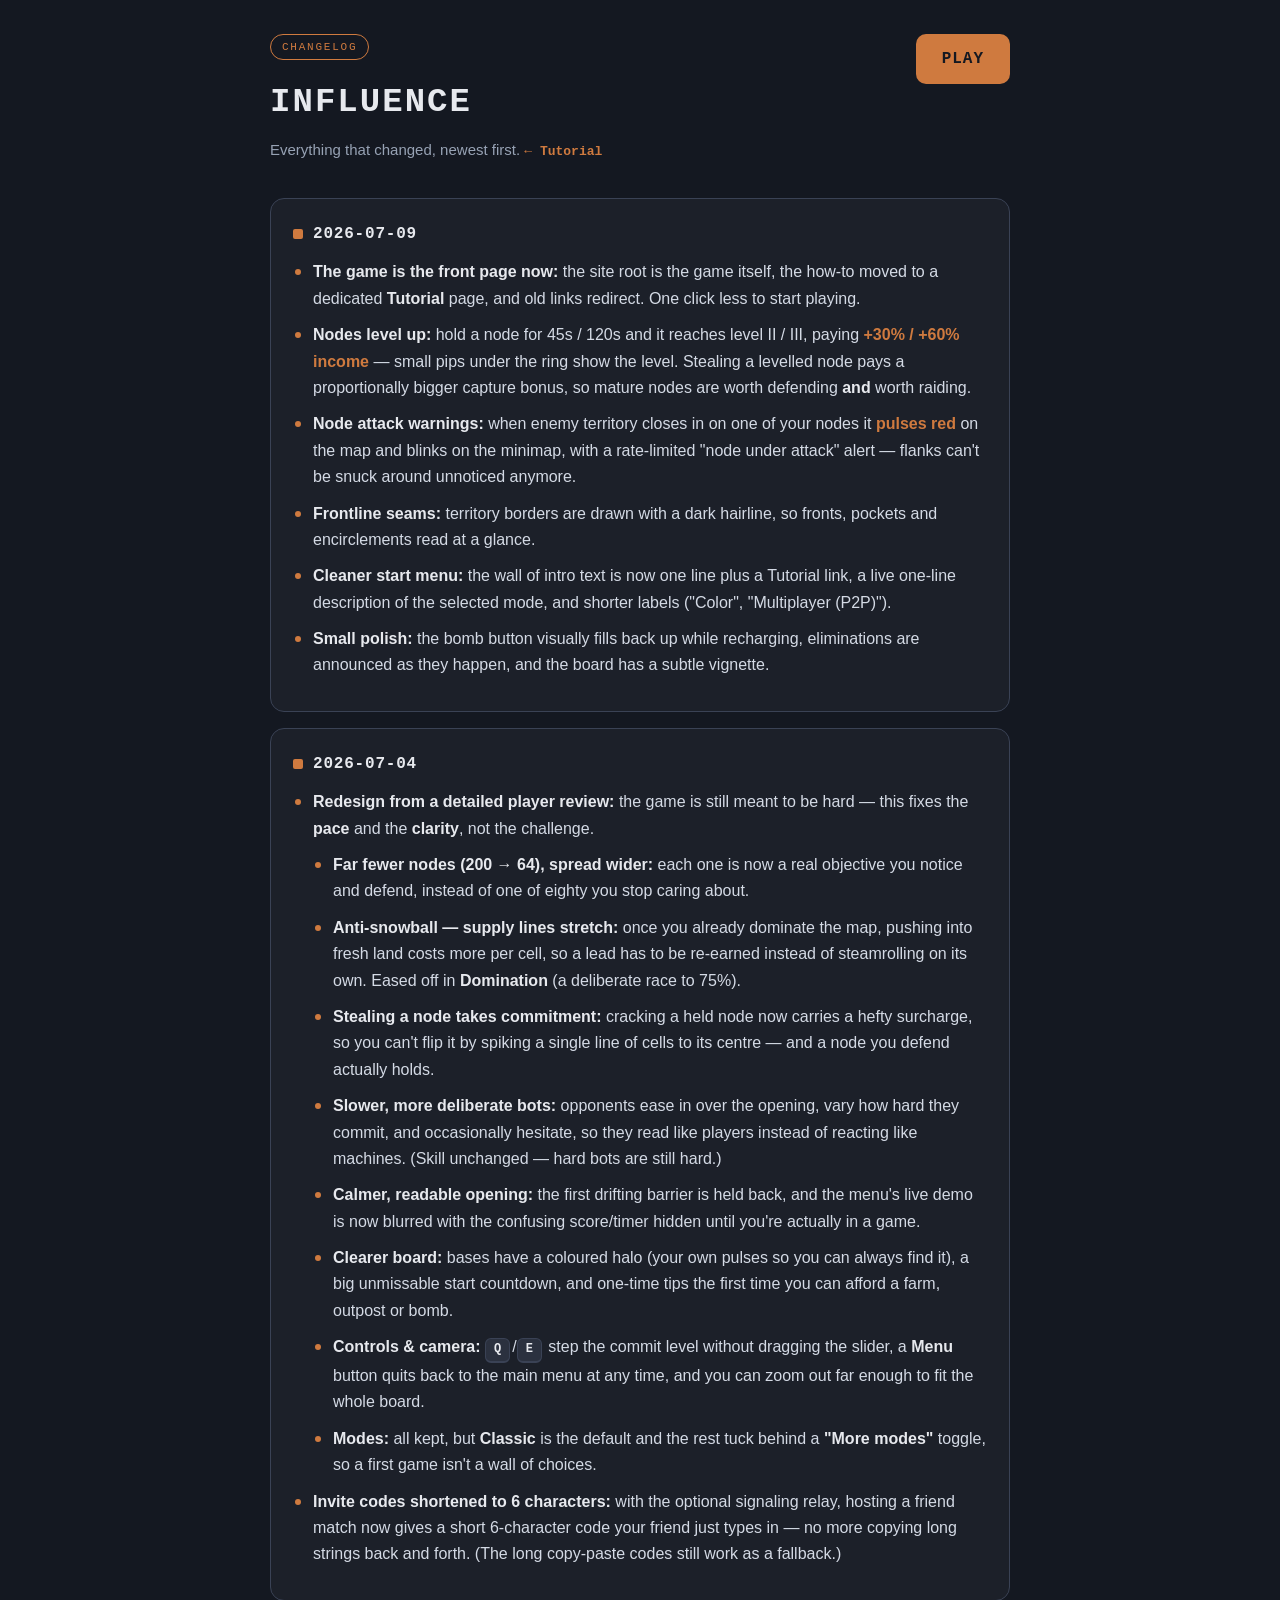
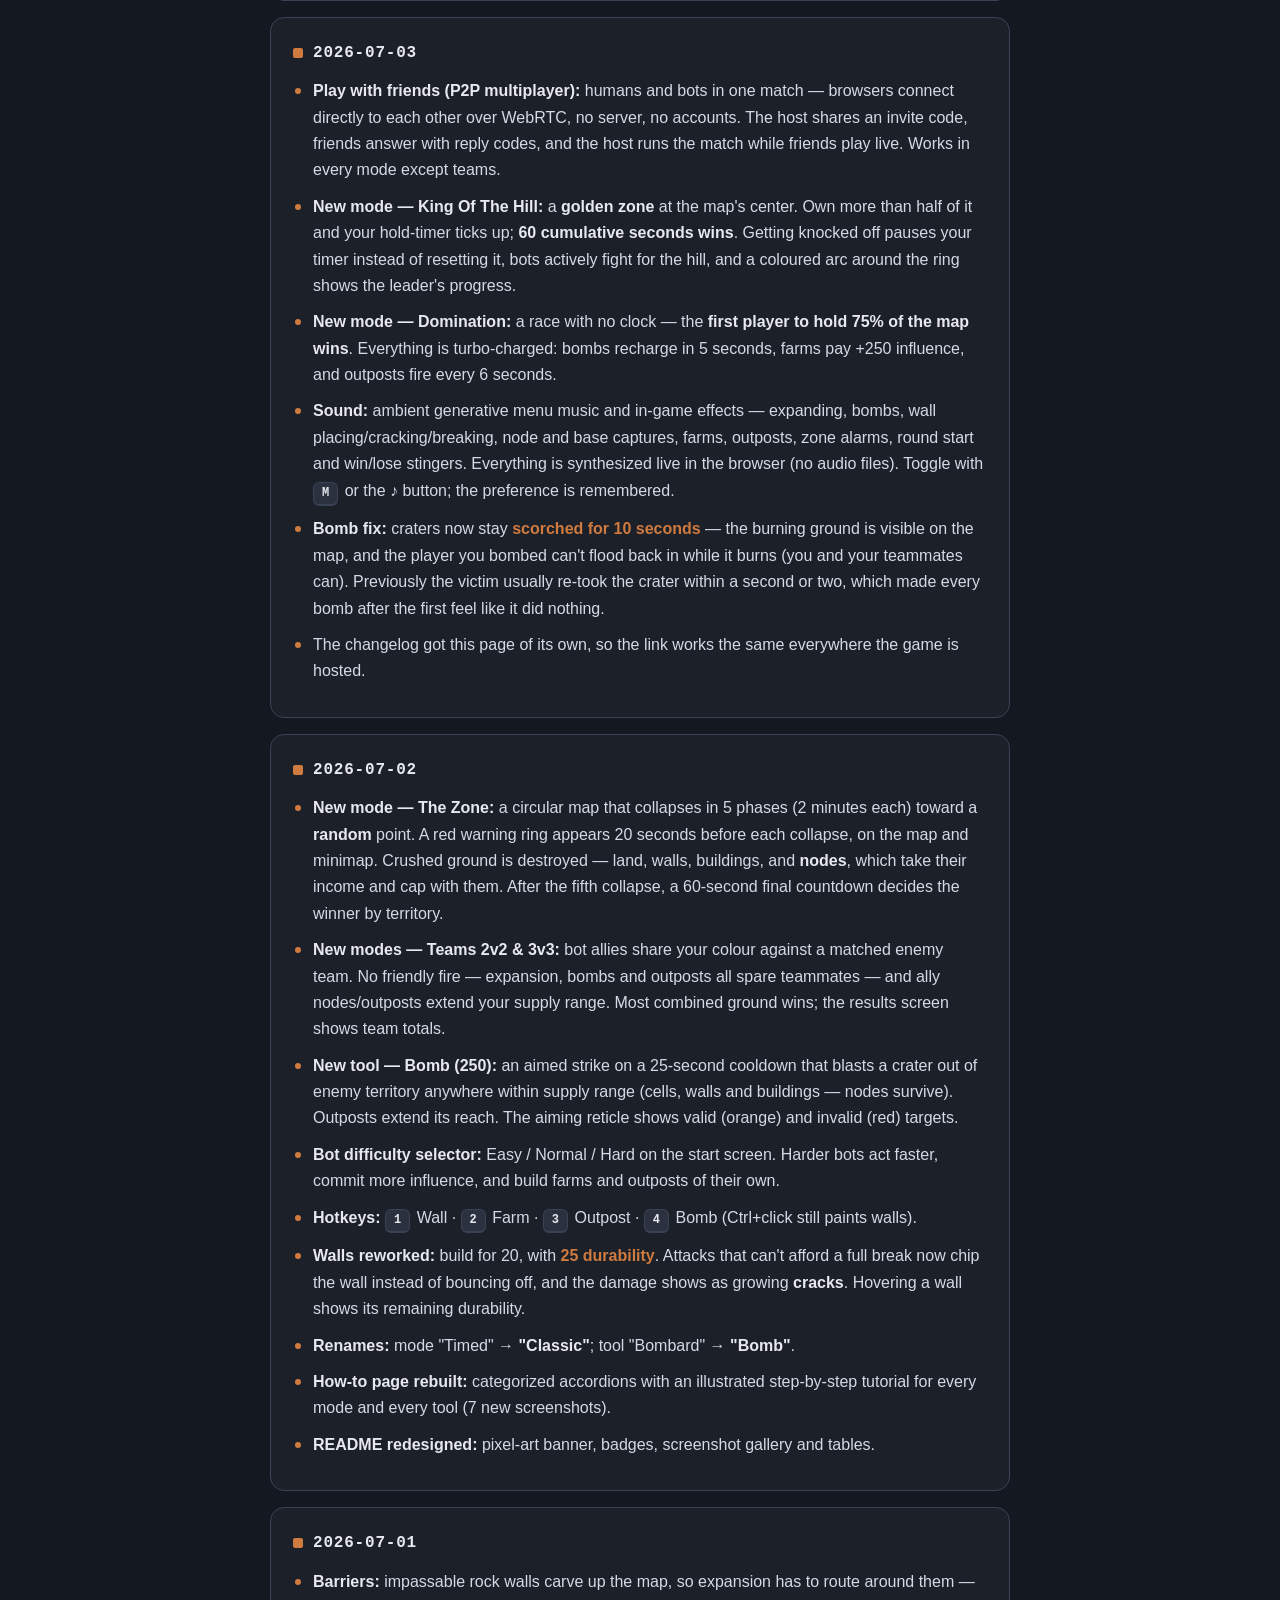
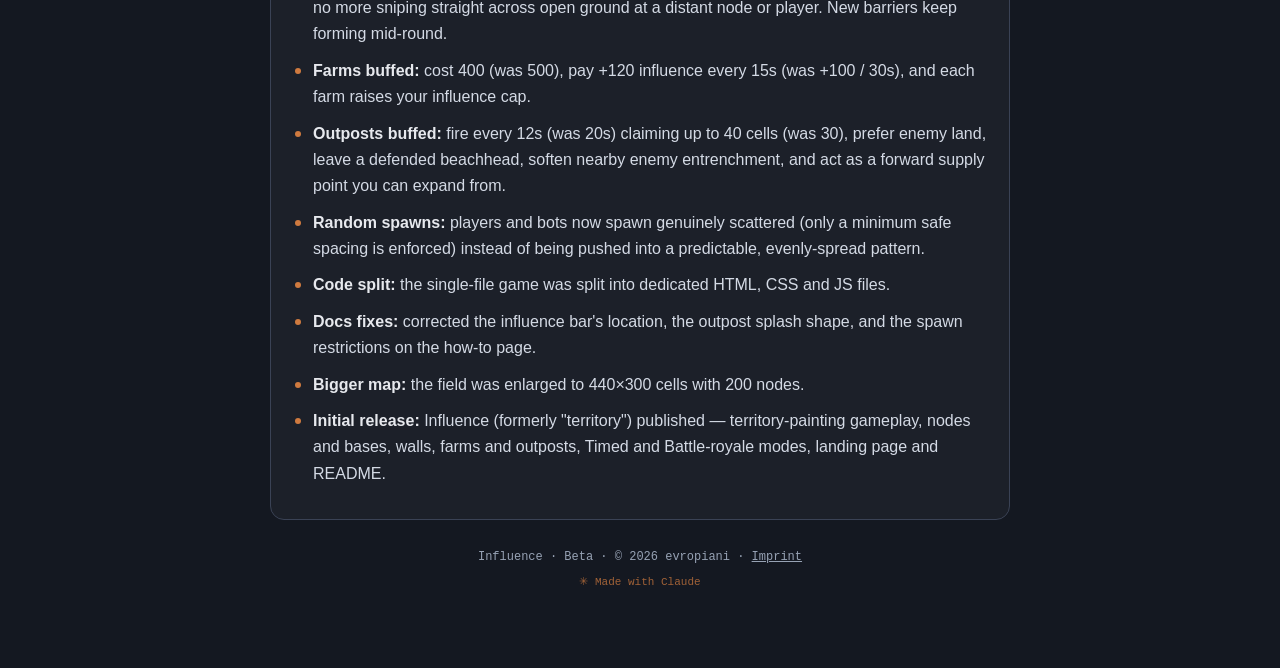
==== commit 769b2482: "Game to the front page, cleaner menu, node levels + attack warnings Structure: index.html is now the" ====
--- a/changelog.html
+++ b/changelog.html
@@ -50,10 +50,22 @@
     <div>
       <div class="badge">Changelog</div>
       <h1>Influence</h1>
-      <p class="tag">Everything that changed, newest first. <a class="back" href="index.html">← How to play</a></p>
+      <p class="tag">Everything that changed, newest first. <a class="back" href="tutorial.html">← Tutorial</a></p>
     </div>
-    <a class="play" href="influence.html">Play</a>
+    <a class="play" href="index.html">Play</a>
   </header>
+
+  <section>
+    <h2>2026-07-09</h2>
+    <ul>
+      <li><b>The game is the front page now:</b> the site root is the game itself, the how-to moved to a dedicated <b>Tutorial</b> page, and old links redirect. One click less to start playing.</li>
+      <li><b>Nodes level up:</b> hold a node for 45s / 120s and it reaches level II / III, paying <span class="accent">+30% / +60% income</span> — small pips under the ring show the level. Stealing a levelled node pays a proportionally bigger capture bonus, so mature nodes are worth defending <b>and</b> worth raiding.</li>
+      <li><b>Node attack warnings:</b> when enemy territory closes in on one of your nodes it <span class="accent">pulses red</span> on the map and blinks on the minimap, with a rate-limited "node under attack" alert — flanks can't be snuck around unnoticed anymore.</li>
+      <li><b>Frontline seams:</b> territory borders are drawn with a dark hairline, so fronts, pockets and encirclements read at a glance.</li>
+      <li><b>Cleaner start menu:</b> the wall of intro text is now one line plus a Tutorial link, a live one-line description of the selected mode, and shorter labels ("Color", "Multiplayer (P2P)").</li>
+      <li><b>Small polish:</b> the bomb button visually fills back up while recharging, eliminations are announced as they happen, and the board has a subtle vignette.</li>
+    </ul>
+  </section>
 
   <section>
     <h2>2026-07-04</h2>
